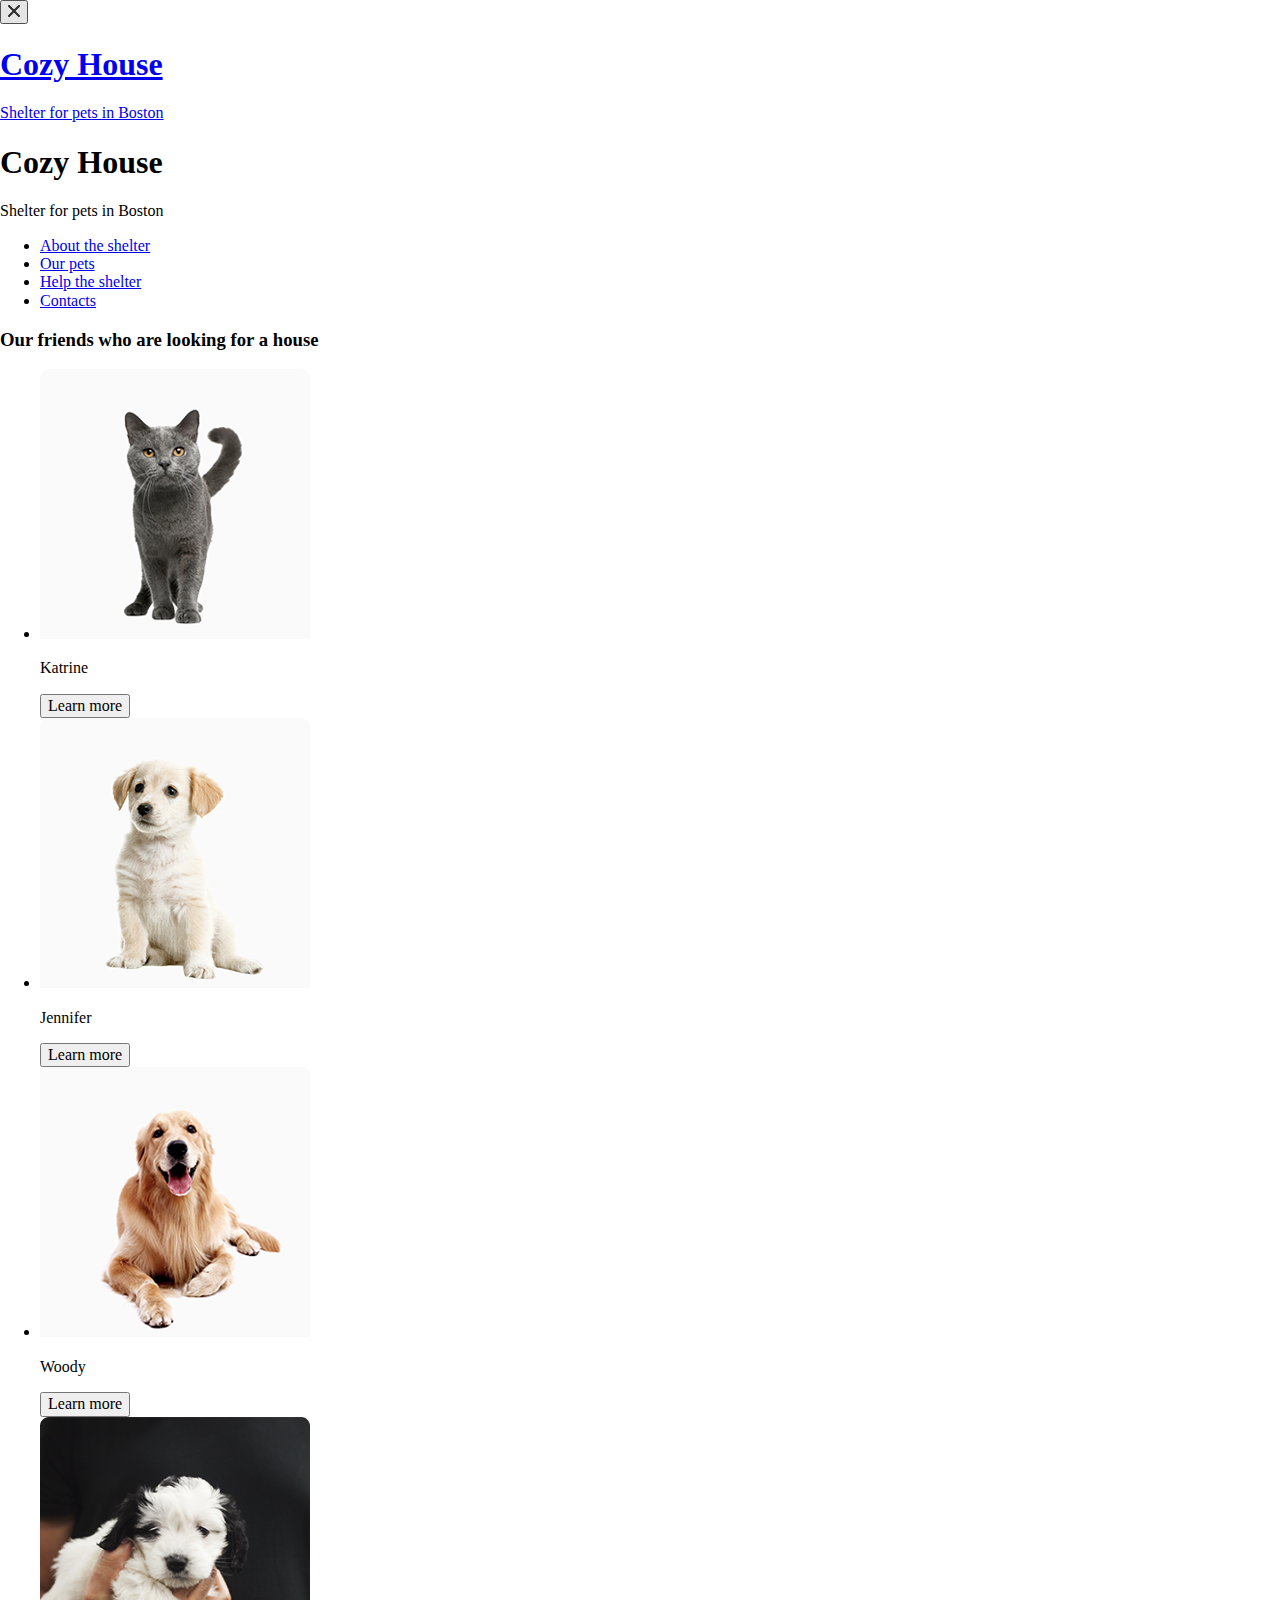
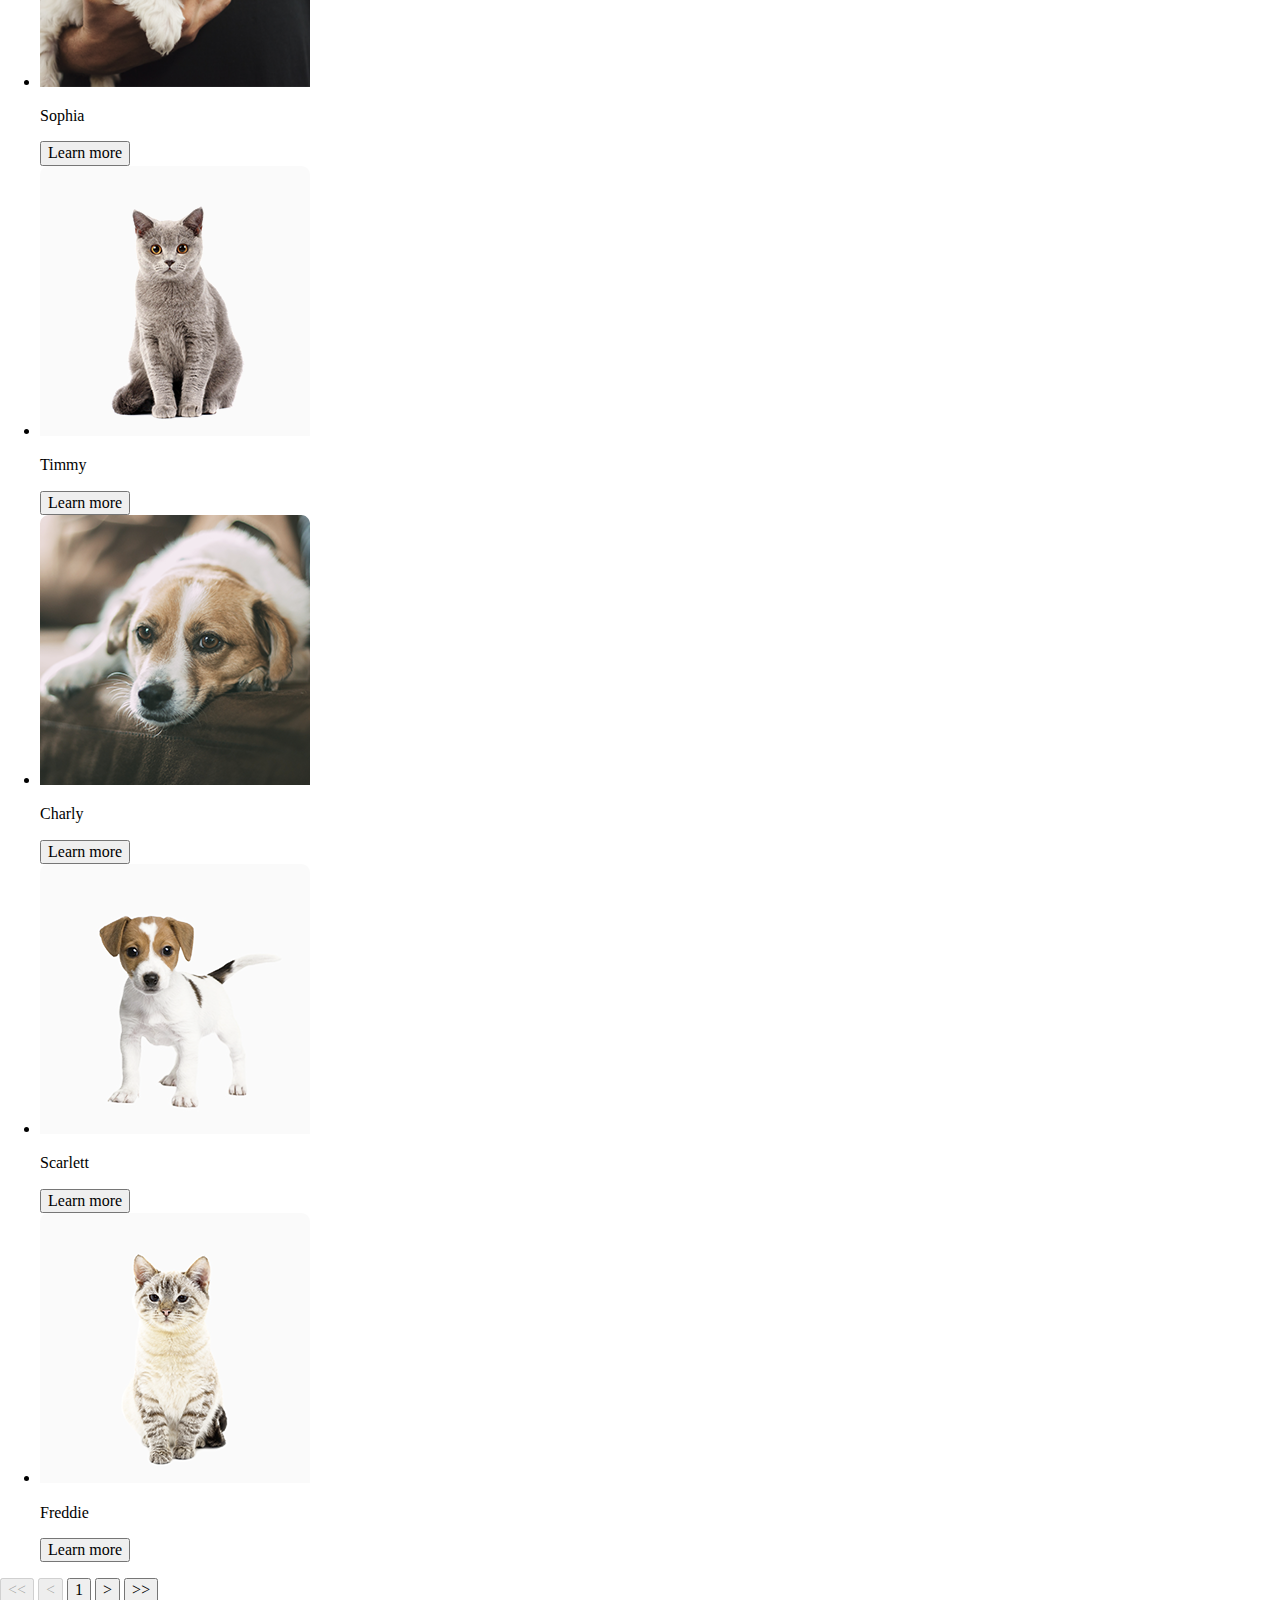
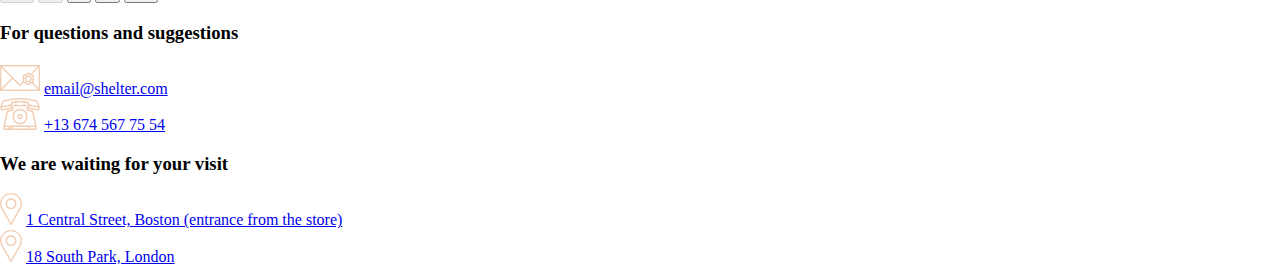
==== pages/pets/index.html @ 3e7f0e9f "feat: add layout of the pets page" ====
<!DOCTYPE html>
<html lang="en">

<head>
    <meta charset="UTF-8">
    <meta http-equiv="X-UA-Compatible" content="IE=edge">
    <meta name="viewport" content="width=device-width, initial-scale=1.0">
    <link rel="stylesheet" href="style.css">
    <link rel="stylesheet" href="normalize.css">
    <link rel="icon" href="../../assets/icons/favicon.png" type="image/x-icon">
    <title>Cozy House</title>
</head>

<body>
    <div class="popup-overlay"></div>
    <div class="popup">
        <button class="close"><img src="../../assets/icons/Vector X.svg" alt="vectorX"></button>
        <div class="popup-wrapper"></div>
    </div>
    <div class="burger-overlay"></div>
    <header class="header">
        <div class="header-background">
            <div class="container">
                <div class="header-container">
                    <a class="logo-link" href="../main/index.html">
                        <div class="logo">
                            <h1 class="title">Cozy House</h1>
                            <p class="subtitile">Shelter for pets in Boston</p>
                        </div>
                    </a>

                    <div class="burger">
                        <div class="line line1"></div>
                        <div class="line line2"></div>
                        <div class="line line3"></div>
                    </div>
                    <nav class="nav">
                        <div class="logo-nav">
                            <h1 class="title-nav">Cozy House</h1>
                            <p class="subtitle-nav">Shelter for pets in Boston</p>
                        </div>
                        <ul class="nav-list">
                            <li class="nav_item"><a href="../main/index.html" class="nav_link">About the shelter</a>
                            </li>
                            <li class="nav_item"><a href="#" class="nav_link">Our pets</a></li>
                            <li class="nav_item"><a href="../main/index.html#help" class="nav_link">Help the shelter</a>
                            </li>
                            <li class="nav_item"><a href="#footer" class="nav_link">Contacts</a></li>
                        </ul>
                    </nav>
                </div>
            </div>
        </div>
    </header>
    <main>
        <div class="main-background">
            <div class="container">
                <section class="friends-container" id="friends-container">
                    <h3 class="friends-title">Our friends who are&nbsp;looking for a house</h3>
                    <div class="friends-wrapper">
                        <ul class="pets-list">
                            <li class="pet_item" data-name="Katrine">
                                <img src="../../assets/images/katrine.png" alt="katrine">
                                <p class="pet__name">Katrine</p>
                                <button class="learn__more">Learn more</button>
                            </li>
                            <li class="pet_item" data-name="Jennifer">
                                <img src="../../assets/images/jennifer.png" alt="jennifer">
                                <p class="pet__name">Jennifer</p>
                                <button class="learn__more">Learn more</button>
                            </li>
                            <li class="pet_item" data-name="Woody">
                                <img src="../../assets/images/woody.png" alt="woody">
                                <p class="pet__name">Woody</p>
                                <button class="learn__more">Learn more</button>
                            </li>
                            <li class="pet_item" data-name="Sophia">
                                <img src="../../assets/images/sophia.png" alt="sophia">
                                <p class="pet__name">Sophia</p>
                                <button class="learn__more">Learn more</button>
                            </li>
                            <li class="pet_item" data-name="Timmy">
                                <img src="../../assets/images/timmy.png" alt="timmy">
                                <p class="pet__name">Timmy</p>
                                <button class="learn__more">Learn more</button>
                            </li>
                            <li class="pet_item" data-name="Charly">
                                <img src="../../assets/images/charly.png" alt="charly">
                                <p class="pet__name">Charly</p>
                                <button class="learn__more">Learn more</button>
                            </li>
                            <li class="pet_item" data-name="Scarlett">
                                <img src="../../assets/images/scarlett.png" alt="scarlett">
                                <p class="pet__name">Scarlett</p>
                                <button class="learn__more">Learn more</button>
                            </li>
                            <li class="pet_item" data-name="Freddie">
                                <img src="../../assets/images/freddie.png" alt="freddie">
                                <p class="pet__name">Freddie</p>
                                <button class="learn__more">Learn more</button>
                            </li>
                        </ul>
                    </div>
                    <div class="button-container">
                        <button type="button" class="friends-button" disabled>&lt;&lt;</button>
                        <button type="button" class="friends-button" disabled>&lt;</button>
                        <button type="button" class="friends-button">1</button>
                        <button type="button" class="friends-button">&gt;</button>
                        <button type="button" class="friends-button">&gt;&gt;</button>
                    </div>
                </section>
            </div>
        </div>
    </main>
    <footer id="footer">
        <div class="footer-background">
            <div class="container">
                <div class="footer-wrapper">
                    <div class="contacts">
                        <h3 class="footer-title">For questions and suggestions</h3>
                        <div class="info">
                            <a href="mailto:email@shelter.com"><img class="footer-icons"
                                    src="../../assets/icons/icon-email.svg" alt="icon-email"></a>
                            <a href="mailto:email@shelter.com" class="footer-info">email@shelter.com</a>
                        </div>
                        <div class="info">
                            <a href="tel:+136745677554"><img class="footer-icons"
                                    src="../../assets/icons/icon-phone.svg" alt="icon-phone"></a>
                            <a href="tel:+136745677554" class="footer-info">+13 674 567 75 54</a>
                        </div>
                    </div>
                    <div class="location">
                        <h3 class="footer-title">We are waiting for your visit</h3>
                        <div class="info-location">
                            <a href="https://goo.gl/maps/fKJnpNppWsuXk6bJ8" target="blank"><img class="footer-icons"
                                    src="../../assets/icons/icon-marker.svg" alt="icon-marker"></a>
                            <a href="https://goo.gl/maps/fKJnpNppWsuXk6bJ8" class="footer-info" target="blank">
                                1 Central Street, Boston (entrance from the store)
                            </a>
                        </div>
                        <div class="info-location">
                            <a href="https://goo.gl/maps/jdTN3dPhgt9UwxYk8" target="blank"><img class="footer-icons"
                                    src="../../assets/icons/icon-marker.svg" alt="icon-marker"></a>
                            <a href="https://goo.gl/maps/jdTN3dPhgt9UwxYk8" class="footer-info" target="blank">18 South
                                Park,
                                London</a>
                        </div>
                    </div>
                    <div class="footer-dog"></div>
                </div>
            </div>
        </div>
    </footer>
    <script src="script.js"></script>
</body>

</html>
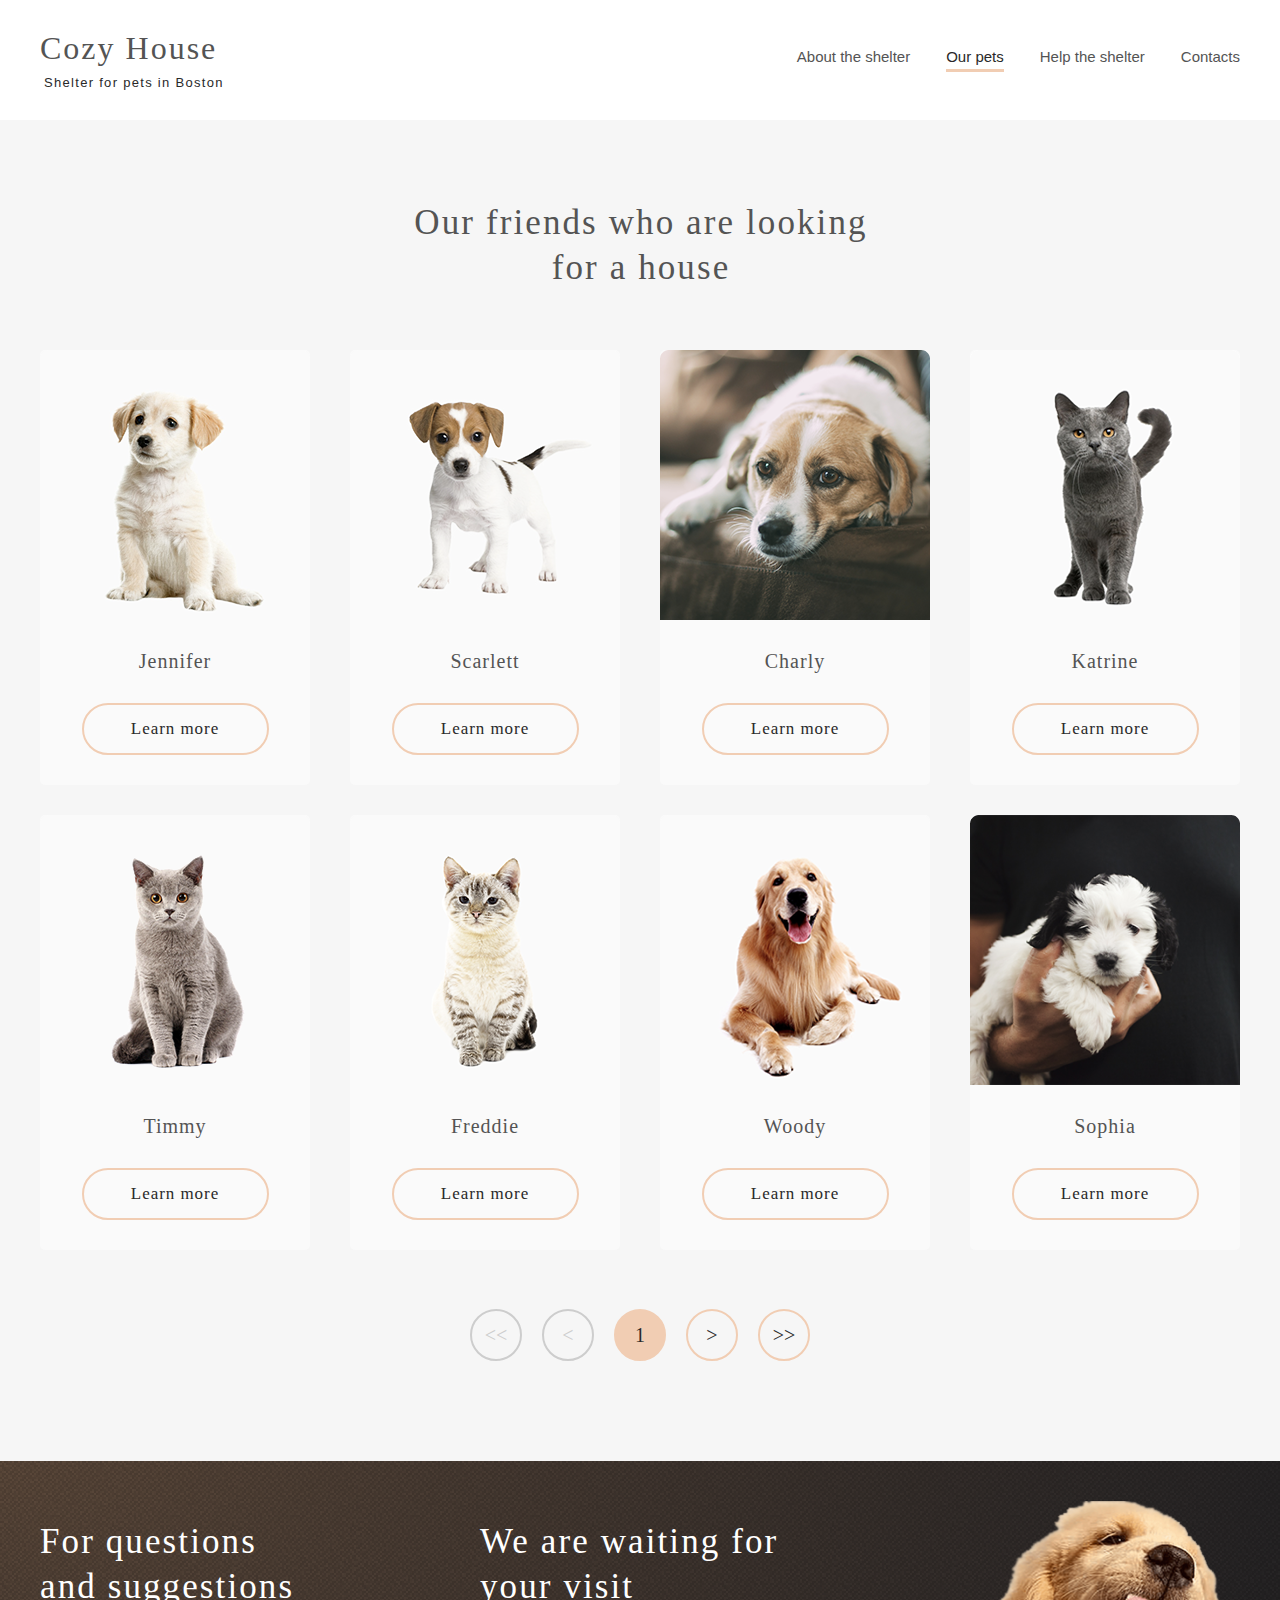
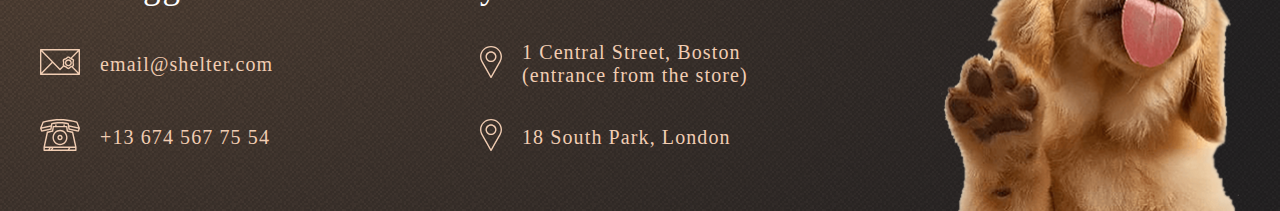
==== commit fe72782c: "feat: add burger and popup for main page and pets page also add pagination for pets page" ====
--- a/pages/pets/index.html
+++ b/pages/pets/index.html
@@ -58,8 +58,8 @@
                 <section class="friends-container" id="friends-container">
                     <h3 class="friends-title">Our friends who are&nbsp;looking for a house</h3>
                     <div class="friends-wrapper">
-                        <ul class="pets-list">
-                            <li class="pet_item" data-name="Katrine">
+                        <ul class="pets-list" id="pets-list">
+                            <!-- <li class="pet_item" data-name="Katrine">
                                 <img src="../../assets/images/katrine.png" alt="katrine">
                                 <p class="pet__name">Katrine</p>
                                 <button class="learn__more">Learn more</button>
@@ -98,15 +98,15 @@
                                 <img src="../../assets/images/freddie.png" alt="freddie">
                                 <p class="pet__name">Freddie</p>
                                 <button class="learn__more">Learn more</button>
-                            </li>
+                            </li> -->
                         </ul>
                     </div>
                     <div class="button-container">
-                        <button type="button" class="friends-button" disabled>&lt;&lt;</button>
-                        <button type="button" class="friends-button" disabled>&lt;</button>
-                        <button type="button" class="friends-button">1</button>
-                        <button type="button" class="friends-button">&gt;</button>
-                        <button type="button" class="friends-button">&gt;&gt;</button>
+                        <button type="button" class="friends-button" id="first-page" disabled="disabled" >&lt;&lt;</button>
+                        <button type="button" class="friends-button" id="prev-button" disabled>&lt;</button>
+                        <button type="button" class="friends-button" id="page-number">1</button>
+                        <button type="button" class="friends-button" id="next-button">&gt;</button>
+                        <button type="button" class="friends-button" id="last-page">&gt;&gt;</button>
                     </div>
                 </section>
             </div>
--- a/pages/pets/style.css
+++ b/pages/pets/style.css
@@ -0,0 +1,833 @@
+:root {
+  --font-text: "Arial", sans-serif;
+  --font-title: "Georgia", Serif;
+  --color-one: #ffffff;
+  --color-two: #f1cdb3;
+  --color-three: #292929;
+  --color-four: #c4c4c4;
+  --color-six: #545454;
+  --color-seven: #4c4c4c;
+  --color-eight: #fafafa;
+  --color-background: #f6f6f6;
+}
+
+@font-face {
+  font-family: "font_Arial";
+  src: url("../../assets/fonts/arial/arial-regular.ttf") format("truetype");
+  font-style: normal;
+  font-weight: normal;
+}
+
+@font-face {
+  font-family: "font_Georgia";
+  src: url("../../assets/fonts/georgia/georgia-regular.ttf") format("truetype");
+  font-style: normal;
+  font-weight: normal;
+}
+
+* {
+  box-sizing: border-box;
+  margin: 0;
+}
+
+html {
+  scroll-behavior: smooth;
+}
+
+header {
+  position: sticky;
+  top: 0;
+  width: 100%;
+}
+
+a {
+  text-decoration: none;
+  color: inherit;
+}
+
+ul {
+  padding: 0;
+  list-style: none;
+}
+
+h2 {
+  font-family: var(--font-title);
+  font-weight: normal;
+  font-size: 44px;
+  color: var(--color-one);
+}
+
+h3 {
+  font-family: var(--font-title);
+  font-weight: normal;
+  font-size: 35px;
+  color: var(--color-six);
+  letter-spacing: 2.1px;
+  line-height: 45px;
+}
+
+button {
+  padding: 0;
+  cursor: pointer;
+}
+
+button:hover {
+  background: rgba(253, 220, 196, 1);
+  border: solid rgba(253, 220, 196, 1);
+  transition: 1s;
+}
+
+.popup {
+  background: transparent;
+  position: fixed;
+  top: 50%;
+  left: 50%;
+  transform: translate(-50%, -50%);
+  z-index: 1;
+  display: none;
+}
+
+.close {
+  position: relative;
+  left: 100%;
+  width: 52px;
+  height: 52px;
+  border: 2px solid rgba(241, 205, 179, 1);
+  border-radius: 50%;
+  background: transparent;
+}
+
+.hover {
+  background: rgba(253, 220, 196, 1);
+  border: solid rgba(253, 220, 196, 1);
+  transition: 1s;
+}
+
+.popup-container {
+  width: 900px;
+  background: rgba(250, 250, 250, 1);
+  display: flex;
+  flex-direction: row;
+  border-radius: 10px;
+}
+
+.popup-overlay:hover {
+  cursor: pointer;
+}
+
+.image {
+  width: 500px;
+}
+
+.pets-text {
+  padding: 50px 20px 80px 20px;
+}
+
+.popup-title {
+  padding-bottom: 10px;
+  color: #000000;
+}
+
+.popup-subtitle {
+  padding-bottom: 40px;
+  font-family: var(--font-title);
+  font-size: 20px;
+  line-height: 23px;
+  letter-spacing: 0.06em;
+}
+
+.popup-information {
+  padding-bottom: 40px;
+  font-family: var(--font-title);
+  font-size: 15px;
+  line-height: 17px;
+  letter-spacing: 1.1px;
+}
+
+.popup-list {
+  list-style: disc;
+  list-style-position: inside;
+  color: rgba(241, 205, 179, 1);
+}
+
+.popup-item {
+  padding-bottom: 10px;
+  font-family: var(--font-title);
+  font-size: 15px;
+  font-weight: 700;
+  line-height: 17px;
+  letter-spacing: 0.06em;
+  font-family: Georgia;
+  font-size: 15px;
+  font-weight: 400;
+  line-height: 17px;
+  letter-spacing: 0.06em;
+}
+
+.color {
+  color: #000000;
+}
+
+.lock {
+  overflow: hidden;
+}
+.active {
+  display: block;
+}
+
+._active {
+  width: 100%;
+  height: 100%;
+  position: fixed;
+  top: 0;
+  left: 0;
+  background: rgba(41, 41, 41, 0.6);
+}
+
+.container {
+  max-width: 1280px;
+  margin: 0 auto;
+}
+
+.header-background {
+  background-size: 100%;
+  background-color: var(--color-one);
+}
+
+.header-container {
+  padding: 30px 40px 30px;
+  display: flex;
+  flex-direction: row;
+  justify-content: space-between;
+  align-items: center;
+}
+
+.title {
+  font-family: var(--font-title);
+  color: var(--color-six);
+  padding-bottom: 9px;
+  font-weight: normal;
+  letter-spacing: 2px;
+}
+
+.subtitile {
+  font-family: var(--font-text);
+  color: var(--color-three);
+  font-size: 13px;
+  letter-spacing: 1.3px;
+  padding-left: 4px;
+}
+
+.logo {
+  height: 60px;
+  width: 200px;
+}
+
+.logo-nav {
+  display: none;
+}
+
+.burger {
+  display: none;
+}
+
+.nav-list {
+  display: flex;
+  flex-direction: row;
+  gap: 36px;
+  color: var(--color-six);
+}
+
+.nav_link {
+  font-family: var(--font-text);
+  font-size: 15px;
+}
+
+.nav_link:hover {
+  color: var(--color-three);
+}
+
+.nav_item:nth-child(2) {
+  border-bottom: 3px var(--color-two) solid;
+  padding-bottom: 2px;
+  color: var(--color-three);
+}
+
+.main-background {
+  background-size: 100%;
+  background-color: var(--color-background);
+}
+
+.friends-container {
+  display: flex;
+  flex-direction: column;
+  padding: 80px 40px 100px;
+}
+
+.friends-title {
+  padding-left: 2px;
+  margin-bottom: 60px;
+  width: 30rem;
+  align-self: center;
+  text-align: center;
+}
+
+.friends-wrapper {
+  margin-bottom: 59px;
+}
+
+.pets-list {
+  display: flex;
+  justify-content: center;
+  flex-wrap: wrap;
+  gap: 30px 40px;
+}
+
+.prev-button {
+  height: 52px;
+  width: 52px;
+  border-radius: 100px;
+  border: var(--color-two) solid 2px;
+}
+
+.pet_item {
+  width: 270px;
+  height: 435px;
+  display: flex;
+  border-radius: 5px;
+  flex-direction: column;
+  align-items: center;
+  background-color: var(--color-eight);
+  gap: 30px;
+  cursor: pointer;
+}
+
+.pet_item:hover {
+  box-shadow: 0px 4px 4px rgba(0, 0, 0, 0.25);
+  background-color: var(--color-one);
+}
+
+.pet_item:hover button {
+  background: rgba(253, 220, 196, 1);
+  border: solid rgba(253, 220, 196, 1);
+  transition: 1s;
+}
+
+.pet__name {
+  font-family: var(--font-title);
+  color: var(--color-six);
+  font-size: 20px;
+  letter-spacing: 1px;
+}
+
+.learn__more {
+  width: 187px;
+  height: 52px;
+  border-radius: 100px;
+  border: 2px var(--color-two) solid;
+  font-family: var(--font-title);
+  font-size: 17px;
+  color: var(--color-three);
+  letter-spacing: 0.96px;
+  background: transparent;
+}
+
+.next-button {
+  height: 52px;
+  width: 52px;
+  border-radius: 100px;
+  border: var(--color-two) solid 2px;
+}
+
+.button-container {
+  display: flex;
+  justify-content: center;
+  gap: 20px;
+}
+
+.friends-button {
+  font-family: var(--font-title);
+  font-size: 20px;
+  color: var(--color-three);
+  text-align: center;
+  height: 52px;
+  width: 52px;
+  border-radius: 100px;
+  border: 2px var(--color-two) solid;
+  background-color: #f1cdb3;
+  align-self: center;
+  background-color: transparent;
+  border: 2px var(--color-two) solid;
+  color: var(--color-three);
+}
+
+.friends-button:nth-child(3) {
+  background-color: var(--color-two);
+  cursor: auto;
+}
+
+.friends-button:disabled {
+  background-color: transparent;
+  border: 2px #cdcdcd solid;
+  color: #cdcdcd;
+  cursor: default;
+}
+
+.footer-background {
+  background: url(../../assets/images/transparent/noise_transparent@2x.png),
+    radial-gradient(100% 215.42% at 0% 0%, #5b483a 0%, #262425 100%), linear-gradient(0deg, #211f20, #211f20);
+}
+
+.footer-wrapper {
+  display: flex;
+  padding: 40px 40px 0;
+  gap: 160px;
+}
+
+.footer-title {
+  color: #ffffff;
+}
+
+.info {
+  display: flex;
+  flex-direction: row;
+  gap: 20px;
+  align-items: center;
+}
+
+.info-location {
+  display: flex;
+  flex-direction: row;
+  gap: 20px;
+  align-items: center;
+}
+
+.footer-icons {
+  height: 32px;
+}
+
+.footer-info {
+  font-family: var(--font-title);
+  color: var(--color-two);
+  font-weight: normal;
+  font-size: 20px;
+  line-height: 23px;
+  letter-spacing: 1.1px;
+}
+
+.contacts {
+  display: flex;
+  flex-direction: column;
+  width: 280px;
+  gap: 37px;
+  padding-top: 18px;
+}
+
+.location {
+  display: flex;
+  flex-direction: column;
+  width: 300px;
+  gap: 32px;
+  padding-top: 18px;
+}
+
+.footer-dog {
+  background-image: url(../../assets/images/footer-puppy.png);
+  height: 310px;
+  width: 300px;
+}
+
+/* Max-width 1270px */
+
+@media (max-width: 1270px) {
+  .popup-container {
+    width: 630px;
+  }
+
+  .image {
+    width: 350px;
+  }
+
+  .pets-text {
+    padding: 10px 9px 37px;
+  }
+
+  .popup-information {
+    font-size: 13px;
+    line-height: 14px;
+  }
+
+  .popup-item {
+    padding-bottom: 5px;
+  }
+
+  .footer-wrapper {
+    justify-content: center;
+    flex-wrap: wrap;
+    padding: 13px 40px 0;
+    gap: 61px 59px;
+  }
+}
+
+/* Max-width 768px */
+
+@media (max-width: 768px) {
+  .header-container {
+    padding: 30px;
+  }
+
+  .friends-title {
+    width: 65%;
+    margin-bottom: 30px;
+  }
+
+  .pet_item:nth-child(7),
+  .pet_item:nth-child(8) {
+    display: none;
+  }
+
+  .friends-container {
+    padding-bottom: 77px;
+  }
+
+  .friends-wrapper {
+    margin-bottom: 39px;
+  }
+
+  .footer-wrapper {
+    justify-content: center;
+    flex-wrap: wrap;
+    padding: 13px 40px 0;
+    gap: 61px 59px;
+  }
+}
+
+/* Max-width 767px */
+
+@media (max-width: 767px) {
+  .lock {
+    overflow: hidden;
+  }
+
+  .nav {
+    position: fixed;
+    background: #000000;
+    height: 100%;
+    width: 320px;
+    top: 0px;
+    right: -320px;
+    transition: 0.5s;
+  }
+
+  .logo-nav {
+    display: block;
+    padding: 30px 10px 0;
+  }
+
+  .title-nav {
+    font-family: var(--font-title);
+    color: var(--color-six);
+    font-size: 32px;
+    padding-bottom: 9px;
+    font-weight: normal;
+    letter-spacing: 2px;
+  }
+
+  .subtitle-nav {
+    font-family: var(--font-text);
+    color: var(--color-three);
+    font-size: 13px;
+    letter-spacing: 1.3px;
+    padding-left: 4px;
+  }
+
+  .open {
+    right: 0;
+    background-color: #ffffff;
+  }
+  .popup {
+    background: transparent;
+    position: fixed;
+    top: 50%;
+    left: 50%;
+    transform: translate(-50%, -50%);
+    z-index: 1;
+    display: none;
+  }
+
+  .close {
+    position: relative;
+    left: 90%;
+    width: 52px;
+    height: 52px;
+    border: 2px solid rgba(241, 205, 179, 1);
+    border-radius: 50%;
+    background: transparent;
+  }
+
+  .popup-container {
+    width: 240px;
+    background: rgba(250, 250, 250, 1);
+    display: flex;
+    flex-direction: row;
+  }
+
+  .image {
+    width: 500px;
+    display: none;
+  }
+
+  .pets-text {
+    padding: 10px;
+  }
+
+  .popup-title {
+    text-align: center;
+    padding-bottom: 10px;
+    color: #000000;
+  }
+
+  .popup-subtitle {
+    text-align: center;
+    padding-bottom: 20px;
+  }
+
+  .popup-information {
+    font-size: 13px;
+    line-height: 14px;
+    text-align: justify;
+    padding-bottom: 24px;
+  }
+
+  .popup-list {
+    list-style-position: inside;
+  }
+
+  .popup-item {
+    padding-bottom: 5px;
+    font-size: 15px;
+    font-weight: 700;
+    line-height: 16px;
+    font-family: Georgia;
+    font-size: 15px;
+    font-weight: 400;
+    line-height: 16px;
+  }
+
+  .color {
+    color: #000000;
+  }
+
+  .lock {
+    overflow: hidden;
+  }
+  .active {
+    display: block;
+  }
+
+  ._active {
+    width: 100%;
+    height: 100%;
+    position: fixed;
+    top: 0;
+    left: 0;
+    background: rgba(41, 41, 41, 0.6);
+  }
+
+  .nav-list {
+    display: flex;
+    flex-direction: column;
+    align-items: flex-start;
+    list-style: none;
+    gap: 16px;
+    padding: 238px 38px;
+    align-items: center;
+  }
+
+  .nav_link {
+    font-size: 32px;
+    line-height: 51px;
+  }
+
+  .burger {
+    display: flex;
+    flex-direction: column;
+    align-items: center;
+    width: 38px;
+    height: 32px;
+    cursor: pointer;
+    user-select: none;
+    z-index: 1;
+    transition: 0.5s;
+  }
+
+  .line {
+    width: 80%;
+    height: 2px;
+    background: #000000;
+    margin: 4px 0;
+    transition: all 0.3s ease-in-out;
+  }
+
+  .burger.open {
+    transform: rotate(90deg);
+    transition: 0.5s;
+  }
+
+  /* .burger.open .line1 {
+    transform: rotate(-90deg) translate(-11px, 0px);
+  }
+
+  .burger.open .line2 {
+    transform: rotate(-90deg) translate(-1px, 9px);
+  }
+
+  .burger.open .line3 {
+    transform: rotate(90deg) translate(-9px, 9px);
+  } */
+
+  .friends-title {
+    width: auto;
+    margin-bottom: 42px;
+  }
+
+  .footer-wrapper {
+    justify-content: center;
+    flex-wrap: wrap;
+    padding: 14px 10px 0;
+    gap: 38px;
+  }
+}
+
+/* Max-Width 320px */
+
+@media (max-width: 400px) {
+  h3 {
+    font-size: 25px;
+    line-height: 32px;
+    letter-spacing: 1.5px;
+  }
+
+  .header-container {
+    padding: 30px 50px 30px 10px;
+  }
+
+  .nav {
+    position: fixed;
+    background: #000000;
+    height: 100%;
+    width: 320px;
+    top: 0px;
+    right: -320px;
+    transition: 0.5s;
+  }
+
+  .open {
+    right: 0;
+    background-color: #ffffff;
+  }
+
+  .nav-list {
+    display: flex;
+    flex-direction: column;
+    align-items: flex-start;
+    list-style: none;
+    gap: 16px;
+    padding: 238px 38px;
+    align-items: center;
+  }
+
+  .nav_link {
+    font-size: 32px;
+    line-height: 51px;
+  }
+
+  .burger {
+    display: flex;
+    flex-direction: column;
+    align-items: center;
+    width: 38px;
+    height: 32px;
+    cursor: pointer;
+    user-select: none;
+    z-index: 1;
+  }
+
+  .line {
+    width: 80%;
+    height: 2px;
+    background: #000000;
+    margin: 4px 0;
+    transition: all 0.3s ease-in-out;
+  }
+
+  /* .burger.open .line1 {
+    transform: rotate(-90deg) translate(-11px, 0px);
+  }
+
+  .burger.open .line2 {
+    transform: rotate(-90deg) translate(-1px, 9px);
+  }
+
+  .burger.open .line3 {
+    transform: rotate(90deg) translate(-9px, 9px);
+  } */
+
+  .friends-container {
+    padding: 42px 10px;
+  }
+
+  .friends-title {
+    width: auto;
+    margin-bottom: 42px;
+  }
+
+  .friends-wrapper {
+    margin-bottom: 41px;
+  }
+
+  .button-container {
+    gap: 10px;
+  }
+
+  .pet_item:nth-child(4),
+  .pet_item:nth-child(5),
+  .pet_item:nth-child(6),
+  .pet_item:nth-child(7),
+  .pet_item:nth-child(8) {
+    display: none;
+  }
+
+  .footer-wrapper {
+    justify-content: center;
+    flex-wrap: wrap;
+    padding: 14px 10px 0;
+    gap: 38px;
+  }
+
+  .footer-title {
+    width: 95%;
+    text-align: center;
+    align-self: center;
+  }
+
+  .info {
+    justify-content: center;
+  }
+
+  .info-location {
+    justify-content: flex-start;
+  }
+
+  .location {
+    padding: 0;
+    gap: 39px;
+  }
+
+  .footer-dog {
+    height: 268px;
+    background-size: 257px;
+    background-repeat: no-repeat;
+    background-position-x: 22px;
+  }
+}